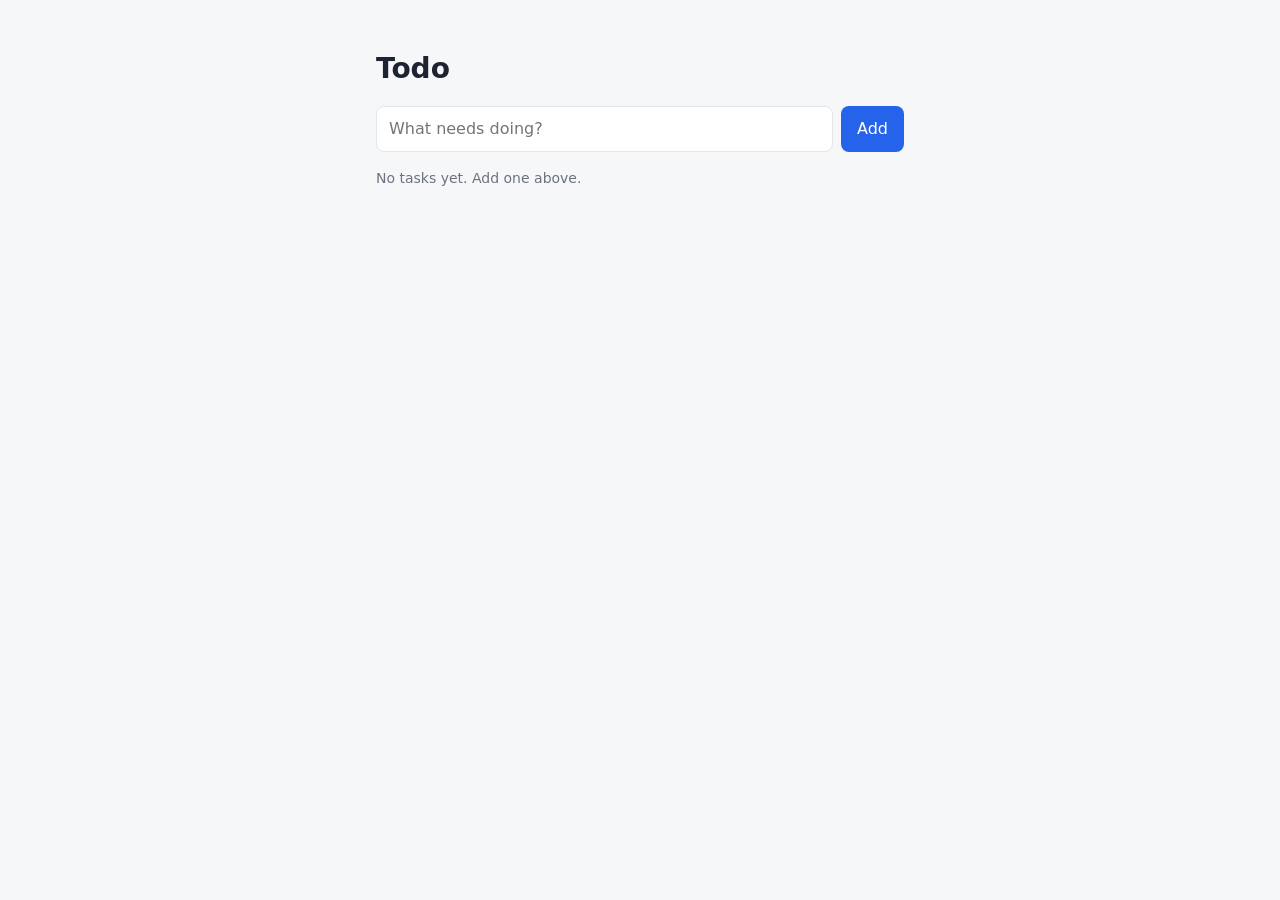
==== todo/index.html @ d6db39e6 "Ticket #3: Add todo app with IndexedDB storage Static app in todo/: create a task, mark it done, del" ====
<!doctype html>
<html lang="en">
<head>
  <meta charset="utf-8">
  <meta name="viewport" content="width=device-width, initial-scale=1">
  <title>Todo</title>
  <link rel="stylesheet" href="styles.css">
</head>
<body>
  <main>
    <h1>Todo</h1>

    <form id="new-task" autocomplete="off">
      <input id="task-title" type="text" placeholder="What needs doing?" aria-label="New task" maxlength="200" required>
      <button type="submit">Add</button>
    </form>

    <ul id="task-list"></ul>
    <p id="empty" class="muted">No tasks yet. Add one above.</p>
    <p id="count" class="muted"></p>
  </main>

  <script src="db.js"></script>
  <script src="app.js"></script>
</body>
</html>
---- todo/styles.css ----
:root {
  --bg: #f6f7f9;
  --card: #ffffff;
  --text: #1d2330;
  --muted: #6b7280;
  --border: #e3e6eb;
  --accent: #2563eb;
  --danger: #c0392b;
}

@media (prefers-color-scheme: dark) {
  :root {
    --bg: #14171c;
    --card: #1d2128;
    --text: #e8eaee;
    --muted: #9aa1ad;
    --border: #2d323b;
    --accent: #5b8def;
    --danger: #e06c5f;
  }
}

* { box-sizing: border-box; }

body {
  margin: 0;
  background: var(--bg);
  color: var(--text);
  font: 16px/1.5 system-ui, -apple-system, "Segoe UI", sans-serif;
}

main {
  max-width: 560px;
  margin: 48px auto;
  padding: 0 16px;
}

h1 { margin: 0 0 16px; font-size: 28px; }

form { display: flex; gap: 8px; }

input[type="text"] {
  flex: 1;
  padding: 10px 12px;
  border: 1px solid var(--border);
  border-radius: 8px;
  background: var(--card);
  color: inherit;
  font: inherit;
}

button {
  padding: 10px 16px;
  border: 0;
  border-radius: 8px;
  background: var(--accent);
  color: #fff;
  font: inherit;
  cursor: pointer;
}

ul { list-style: none; margin: 16px 0 0; padding: 0; }

.task {
  display: flex;
  align-items: center;
  justify-content: space-between;
  gap: 12px;
  padding: 10px 12px;
  margin-bottom: 8px;
  background: var(--card);
  border: 1px solid var(--border);
  border-radius: 8px;
}

.task label { display: flex; align-items: center; gap: 10px; flex: 1; min-width: 0; cursor: pointer; }
.task .title { overflow-wrap: anywhere; }
.task.done .title { text-decoration: line-through; color: var(--muted); }
.task input[type="checkbox"] { width: 18px; height: 18px; flex-shrink: 0; }

.delete {
  padding: 6px 10px;
  background: transparent;
  color: var(--danger);
  border: 1px solid var(--border);
}

.muted { color: var(--muted); font-size: 14px; }
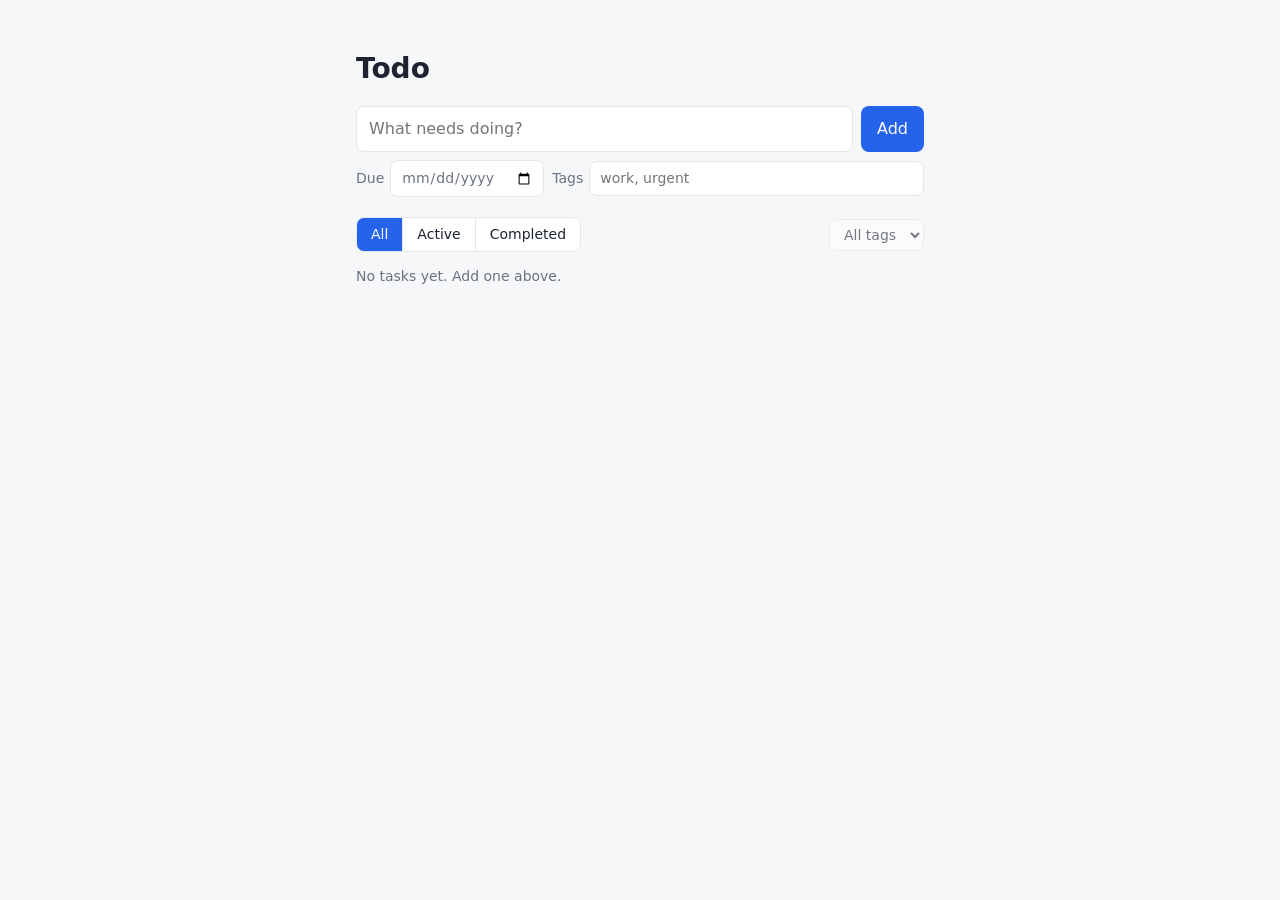
==== commit e9f89661: "Ticket #4: Add due dates, tags, and status/tag filters to todo app - Optional due date per task; ove" ====
--- a/todo/index.html
+++ b/todo/index.html
@@ -11,9 +11,30 @@
     <h1>Todo</h1>
 
     <form id="new-task" autocomplete="off">
-      <input id="task-title" type="text" placeholder="What needs doing?" aria-label="New task" maxlength="200" required>
-      <button type="submit">Add</button>
+      <div class="row">
+        <input id="task-title" type="text" placeholder="What needs doing?" aria-label="New task" maxlength="200" required>
+        <button type="submit">Add</button>
+      </div>
+      <div class="row extras">
+        <label class="field">
+          <span>Due</span>
+          <input id="task-due" type="date" aria-label="Due date (optional)">
+        </label>
+        <label class="field grow">
+          <span>Tags</span>
+          <input id="task-tags" type="text" placeholder="work, urgent" aria-label="Tags, comma-separated (optional)" maxlength="200">
+        </label>
+      </div>
     </form>
+
+    <div class="filters">
+      <div id="status-filter" class="segmented" role="group" aria-label="Filter by status">
+        <button type="button" data-status="all" aria-pressed="true">All</button>
+        <button type="button" data-status="active" aria-pressed="false">Active</button>
+        <button type="button" data-status="completed" aria-pressed="false">Completed</button>
+      </div>
+      <select id="tag-filter" aria-label="Filter by tag"></select>
+    </div>
 
     <ul id="task-list"></ul>
     <p id="empty" class="muted">No tasks yet. Add one above.</p>
--- a/todo/styles.css
+++ b/todo/styles.css
@@ -5,7 +5,11 @@
   --muted: #6b7280;
   --border: #e3e6eb;
   --accent: #2563eb;
+  --accent-soft: #e8efff;
   --danger: #c0392b;
+  --danger-soft: #fdecea;
+  --warn: #9a6700;
+  --warn-soft: #fff4d6;
 }
 
 @media (prefers-color-scheme: dark) {
@@ -16,7 +20,11 @@
     --muted: #9aa1ad;
     --border: #2d323b;
     --accent: #5b8def;
+    --accent-soft: #1f2b45;
     --danger: #e06c5f;
+    --danger-soft: #3a2120;
+    --warn: #e3b341;
+    --warn-soft: #3a3020;
   }
 }
 
@@ -30,17 +38,22 @@
 }
 
 main {
-  max-width: 560px;
+  max-width: 600px;
   margin: 48px auto;
   padding: 0 16px;
 }
 
 h1 { margin: 0 0 16px; font-size: 28px; }
 
-form { display: flex; gap: 8px; }
+form { display: flex; flex-direction: column; gap: 8px; }
+.row { display: flex; gap: 8px; flex-wrap: wrap; }
+.row > input[type="text"] { flex: 1; min-width: 0; }
 
-input[type="text"] {
-  flex: 1;
+.field { display: flex; align-items: center; gap: 6px; font-size: 14px; color: var(--muted); }
+.field.grow { flex: 1; min-width: 180px; }
+.field.grow input { flex: 1; min-width: 0; }
+
+input[type="text"], input[type="date"], select {
   padding: 10px 12px;
   border: 1px solid var(--border);
   border-radius: 8px;
@@ -48,6 +61,7 @@
   color: inherit;
   font: inherit;
 }
+.extras input { padding: 6px 10px; font-size: 14px; }
 
 button {
   padding: 10px 16px;
@@ -59,7 +73,30 @@
   cursor: pointer;
 }
 
-ul { list-style: none; margin: 16px 0 0; padding: 0; }
+.filters {
+  display: flex;
+  justify-content: space-between;
+  align-items: center;
+  gap: 8px;
+  flex-wrap: wrap;
+  margin-top: 20px;
+}
+
+.segmented { display: inline-flex; border: 1px solid var(--border); border-radius: 8px; overflow: hidden; }
+.segmented button {
+  padding: 6px 14px;
+  border-radius: 0;
+  background: var(--card);
+  color: var(--text);
+  font-size: 14px;
+}
+.segmented button + button { border-left: 1px solid var(--border); }
+.segmented button[aria-pressed="true"] { background: var(--accent); color: #fff; }
+
+select { padding: 6px 10px; font-size: 14px; }
+select:disabled { opacity: 0.6; }
+
+ul { list-style: none; margin: 12px 0 0; padding: 0; }
 
 .task {
   display: flex;
@@ -73,16 +110,33 @@
   border-radius: 8px;
 }
 
-.task label { display: flex; align-items: center; gap: 10px; flex: 1; min-width: 0; cursor: pointer; }
+.task label { display: flex; align-items: flex-start; gap: 10px; flex: 1; min-width: 0; cursor: pointer; }
+.task .body { display: flex; flex-direction: column; gap: 4px; min-width: 0; }
 .task .title { overflow-wrap: anywhere; }
 .task.done .title { text-decoration: line-through; color: var(--muted); }
-.task input[type="checkbox"] { width: 18px; height: 18px; flex-shrink: 0; }
+.task input[type="checkbox"] { width: 18px; height: 18px; flex-shrink: 0; margin-top: 3px; }
+
+.meta { display: flex; flex-wrap: wrap; gap: 6px; align-items: center; }
+
+.due { font-size: 12px; color: var(--muted); }
+.due.overdue { color: var(--danger); background: var(--danger-soft); padding: 1px 8px; border-radius: 999px; font-weight: 600; }
+.due.today { color: var(--warn); background: var(--warn-soft); padding: 1px 8px; border-radius: 999px; font-weight: 600; }
+
+.chip {
+  padding: 1px 8px;
+  border-radius: 999px;
+  background: var(--accent-soft);
+  color: var(--accent);
+  font-size: 12px;
+  overflow-wrap: anywhere;
+}
 
 .delete {
   padding: 6px 10px;
   background: transparent;
   color: var(--danger);
   border: 1px solid var(--border);
+  flex-shrink: 0;
 }
 
 .muted { color: var(--muted); font-size: 14px; }
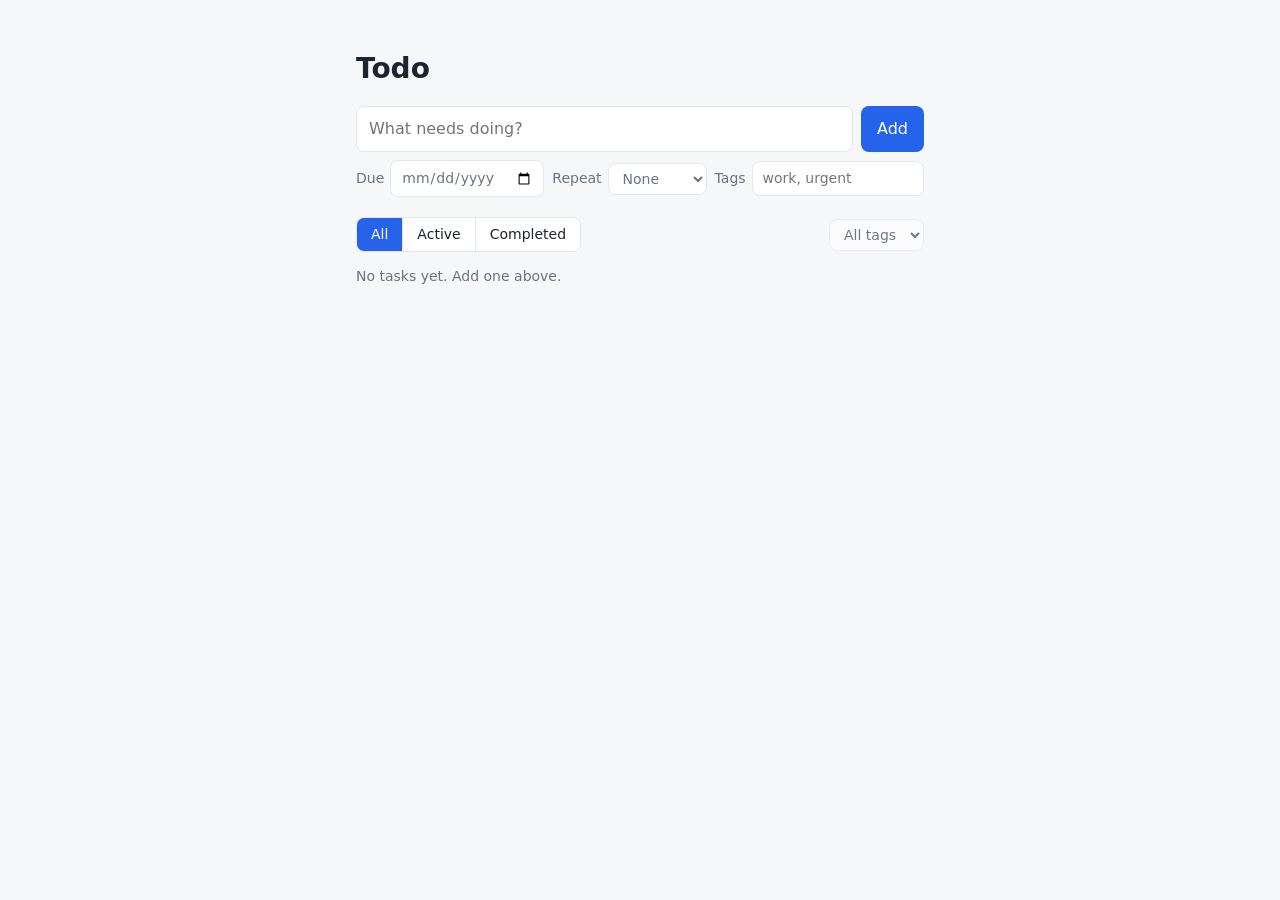
==== commit 8fa311fe: "Ticket #5: recurring tasks (daily, weekly, monthly) - Repeat select in the add form; repeat without " ====
--- a/todo/index.html
+++ b/todo/index.html
@@ -20,6 +20,15 @@
           <span>Due</span>
           <input id="task-due" type="date" aria-label="Due date (optional)">
         </label>
+        <label class="field">
+          <span>Repeat</span>
+          <select id="task-repeat" aria-label="Repeat">
+            <option value="none">None</option>
+            <option value="daily">Daily</option>
+            <option value="weekly">Weekly</option>
+            <option value="monthly">Monthly</option>
+          </select>
+        </label>
         <label class="field grow">
           <span>Tags</span>
           <input id="task-tags" type="text" placeholder="work, urgent" aria-label="Tags, comma-separated (optional)" maxlength="200">
@@ -41,6 +50,7 @@
     <p id="count" class="muted"></p>
   </main>
 
+  <script src="recurrence.js"></script>
   <script src="db.js"></script>
   <script src="app.js"></script>
 </body>
--- a/todo/styles.css
+++ b/todo/styles.css
@@ -122,6 +122,18 @@
 .due.overdue { color: var(--danger); background: var(--danger-soft); padding: 1px 8px; border-radius: 999px; font-weight: 600; }
 .due.today { color: var(--warn); background: var(--warn-soft); padding: 1px 8px; border-radius: 999px; font-weight: 600; }
 
+.repeat { font-size: 12px; color: var(--accent); white-space: nowrap; }
+
+.stop-repeat {
+  padding: 0 6px;
+  background: transparent;
+  color: var(--muted);
+  font-size: 12px;
+  text-decoration: underline;
+}
+
+.extras select { padding: 6px 10px; font-size: 14px; }
+
 .chip {
   padding: 1px 8px;
   border-radius: 999px;
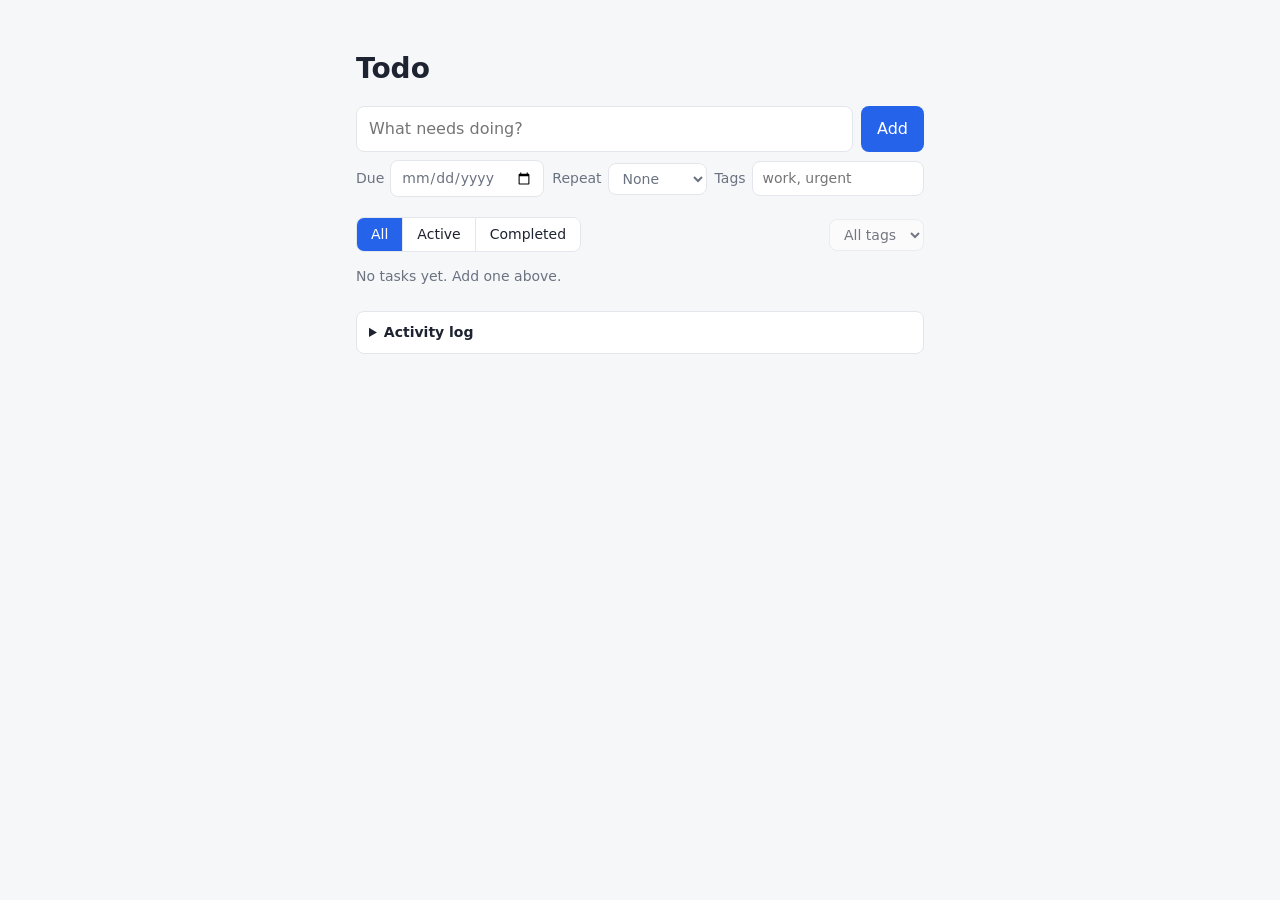
==== commit 050353c3: "Ticket #14: application action log and test eval - logger.js (TodoLog): action log in its own Indexe" ====
--- a/todo/index.html
+++ b/todo/index.html
@@ -45,12 +45,24 @@
       <select id="tag-filter" aria-label="Filter by tag"></select>
     </div>
 
+    <p id="error" class="error" role="alert" hidden></p>
     <ul id="task-list"></ul>
     <p id="empty" class="muted">No tasks yet. Add one above.</p>
     <p id="count" class="muted"></p>
+
+    <details id="activity" class="activity">
+      <summary id="activity-summary">Activity log</summary>
+      <div class="activity-tools">
+        <button type="button" id="log-export">Export JSONL</button>
+        <button type="button" id="log-clear" class="secondary">Clear log</button>
+      </div>
+      <p id="activity-empty" class="muted" hidden>No activity yet.</p>
+      <ol id="activity-list" class="activity-list"></ol>
+    </details>
   </main>
 
   <script src="recurrence.js"></script>
+  <script src="logger.js"></script>
   <script src="db.js"></script>
   <script src="app.js"></script>
 </body>
--- a/todo/styles.css
+++ b/todo/styles.css
@@ -132,7 +132,14 @@
   text-decoration: underline;
 }
 
-.extras select { padding: 6px 10px; font-size: 14px; }
+.error {
+  margin: 12px 0 0;
+  padding: 8px 12px;
+  border-radius: 8px;
+  background: var(--danger-soft);
+  color: var(--danger);
+  font-size: 14px;
+}
 
 .chip {
   padding: 1px 8px;
@@ -152,3 +159,39 @@
 }
 
 .muted { color: var(--muted); font-size: 14px; }
+
+/* Activity log panel */
+.activity {
+  margin-top: 24px;
+  border: 1px solid var(--border);
+  border-radius: 8px;
+  background: var(--card);
+}
+.activity > summary {
+  padding: 10px 12px;
+  cursor: pointer;
+  font-size: 14px;
+  font-weight: 600;
+}
+.activity-tools { display: flex; gap: 8px; padding: 0 12px 8px; }
+.activity-tools button { padding: 6px 12px; font-size: 13px; }
+.activity-tools .secondary { background: transparent; color: var(--danger); border: 1px solid var(--border); }
+.activity > .muted { padding: 0 12px 10px; margin: 0; }
+.activity-list {
+  list-style: none;
+  margin: 0;
+  padding: 0 12px 12px;
+  max-height: 320px;
+  overflow-y: auto;
+  font: 12px/1.6 ui-monospace, SFMono-Regular, Consolas, monospace;
+}
+.activity-list li {
+  display: grid;
+  grid-template-columns: 64px 64px minmax(110px, auto) 44px 1fr;
+  gap: 8px;
+  padding: 3px 0;
+  border-top: 1px solid var(--border);
+}
+.activity-list li span { overflow-wrap: anywhere; }
+.activity-list [data-col="time"], .activity-list [data-col="task"] { color: var(--muted); }
+.activity-list li.error-row { color: var(--danger); }
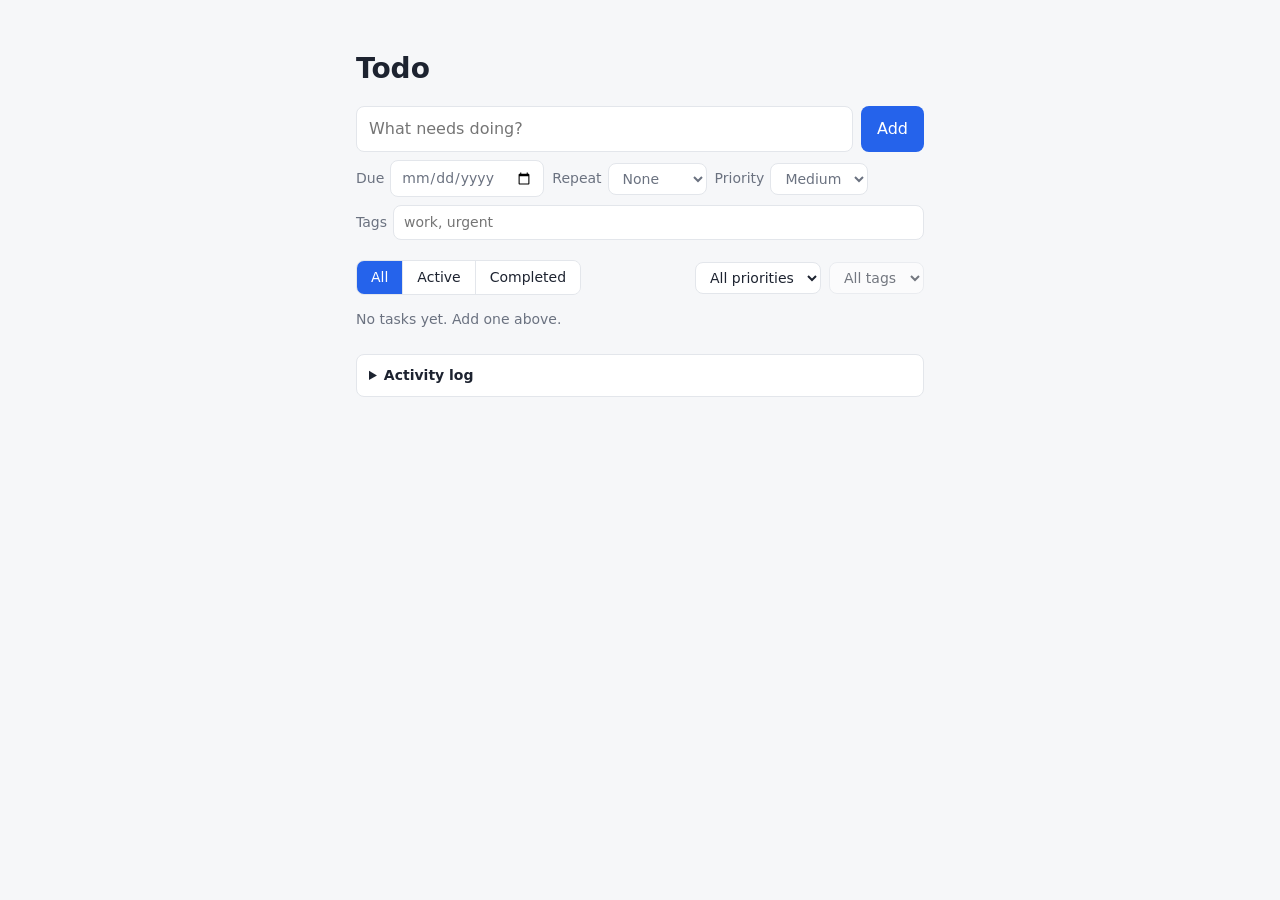
==== commit e6f12f92: "Ticket #15: task priority with add, inline edit and filters - Priority High/Medium/Low (default Medi" ====
--- a/todo/index.html
+++ b/todo/index.html
@@ -29,6 +29,14 @@
             <option value="monthly">Monthly</option>
           </select>
         </label>
+        <label class="field">
+          <span>Priority</span>
+          <select id="task-priority" aria-label="Priority">
+            <option value="high">High</option>
+            <option value="medium" selected>Medium</option>
+            <option value="low">Low</option>
+          </select>
+        </label>
         <label class="field grow">
           <span>Tags</span>
           <input id="task-tags" type="text" placeholder="work, urgent" aria-label="Tags, comma-separated (optional)" maxlength="200">
@@ -42,7 +50,15 @@
         <button type="button" data-status="active" aria-pressed="false">Active</button>
         <button type="button" data-status="completed" aria-pressed="false">Completed</button>
       </div>
-      <select id="tag-filter" aria-label="Filter by tag"></select>
+      <div class="filter-selects">
+        <select id="priority-filter" aria-label="Filter by priority">
+          <option value="">All priorities</option>
+          <option value="high">High</option>
+          <option value="medium">Medium</option>
+          <option value="low">Low</option>
+        </select>
+        <select id="tag-filter" aria-label="Filter by tag"></select>
+      </div>
     </div>
 
     <p id="error" class="error" role="alert" hidden></p>
--- a/todo/styles.css
+++ b/todo/styles.css
@@ -195,3 +195,24 @@
 .activity-list li span { overflow-wrap: anywhere; }
 .activity-list [data-col="time"], .activity-list [data-col="task"] { color: var(--muted); }
 .activity-list li.error-row { color: var(--danger); }
+
+/* Priority badges (ticket #15) */
+.priority { font-size: 11px; font-weight: 600; padding: 1px 8px; border-radius: 999px; text-transform: uppercase; letter-spacing: 0.03em; }
+.priority.high { color: var(--danger); background: var(--danger-soft); }
+.priority.medium { color: var(--text); background: var(--border); }
+.priority.low { color: var(--muted); background: transparent; border: 1px solid var(--border); }
+
+.filter-selects { display: flex; gap: 8px; flex-wrap: wrap; }
+
+/* Task row actions and the inline edit form */
+.task-actions { display: flex; gap: 6px; flex-shrink: 0; }
+button.secondary { background: transparent; color: var(--accent); border: 1px solid var(--border); }
+.task .edit { padding: 6px 10px; }
+.task.editing { display: block; }
+.edit-form { display: flex; flex-direction: column; gap: 8px; }
+.edit-fields { display: flex; gap: 8px; flex-wrap: wrap; }
+.edit-fields input, .edit-fields select { padding: 6px 10px; font-size: 14px; }
+.edit-fields .edit-tags { flex: 1; min-width: 160px; }
+.edit-actions { display: flex; gap: 8px; }
+.edit-actions button { padding: 6px 14px; font-size: 14px; }
+.edit-error { margin: 0; color: var(--danger); font-size: 13px; }
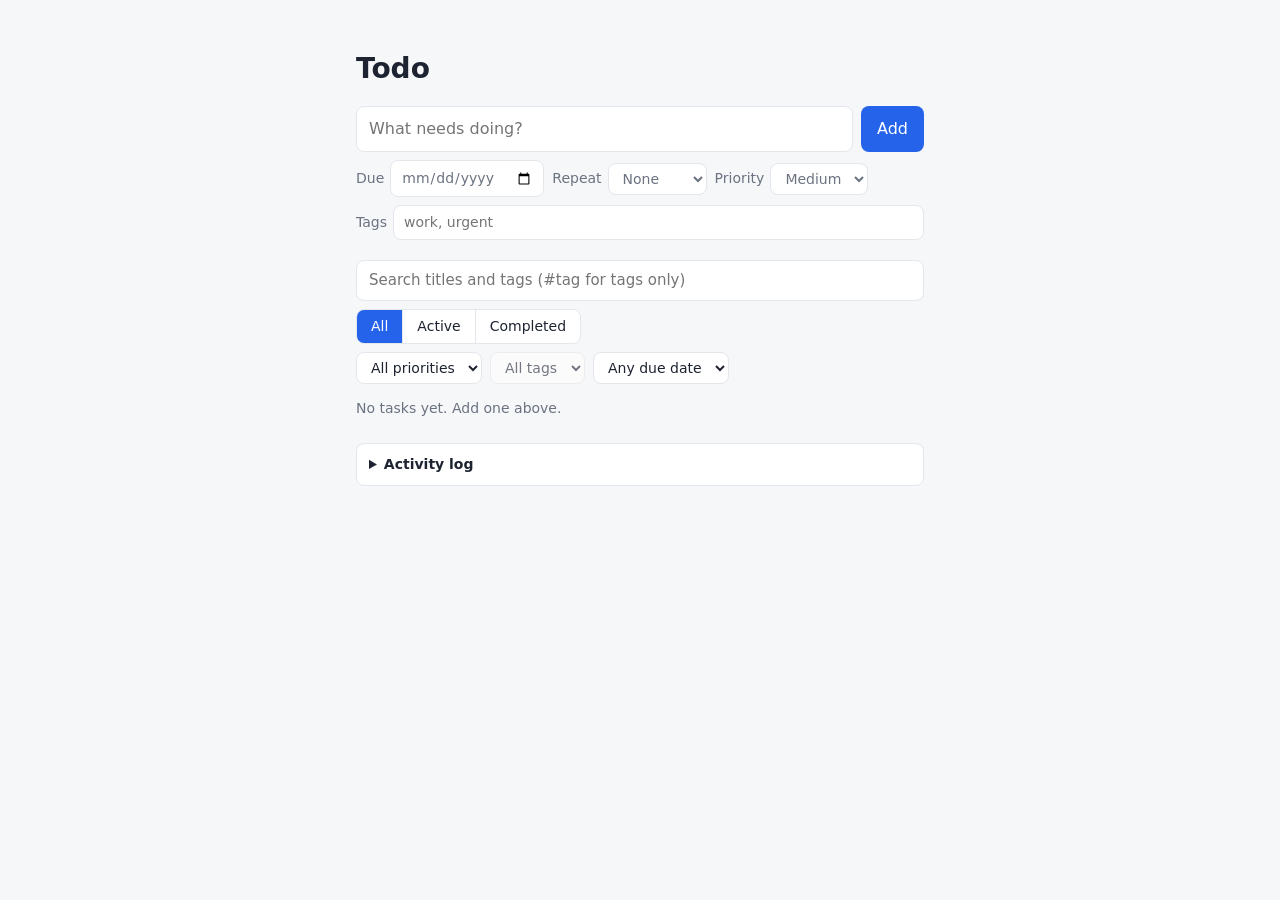
==== commit 5df2ae0f: "Auto-commit on stop: 5 file(s) changed Files: todo/index.html todo/styles.css todo/tests/issue-25/ev" ====
--- a/todo/index.html
+++ b/todo/index.html
@@ -45,6 +45,8 @@
     </form>
 
     <div class="filters">
+      <input id="search-filter" class="search" type="search" placeholder="Search titles and tags (#tag for tags only)"
+        aria-label="Search tasks by title or tag" maxlength="200" autocomplete="off" spellcheck="false">
       <div id="status-filter" class="segmented" role="group" aria-label="Filter by status">
         <button type="button" data-status="all" aria-pressed="true">All</button>
         <button type="button" data-status="active" aria-pressed="false">Active</button>
@@ -58,6 +60,13 @@
           <option value="low">Low</option>
         </select>
         <select id="tag-filter" aria-label="Filter by tag"></select>
+        <select id="due-filter" aria-label="Filter by due date" autocomplete="off">
+          <option value="">Any due date</option>
+          <option value="overdue">Overdue</option>
+          <option value="today">Due today</option>
+          <option value="week">Next 7 days</option>
+          <option value="none">No due date</option>
+        </select>
       </div>
     </div>
 
--- a/todo/styles.css
+++ b/todo/styles.css
@@ -53,7 +53,7 @@
 .field.grow { flex: 1; min-width: 180px; }
 .field.grow input { flex: 1; min-width: 0; }
 
-input[type="text"], input[type="date"], select {
+input[type="text"], input[type="date"], input[type="search"], select {
   padding: 10px 12px;
   border: 1px solid var(--border);
   border-radius: 8px;
@@ -203,6 +203,10 @@
 .priority.low { color: var(--muted); background: transparent; border: 1px solid var(--border); }
 
 .filter-selects { display: flex; gap: 8px; flex-wrap: wrap; }
+.filter-selects select { max-width: 100%; min-width: 0; }
+
+/* Search box (ticket #25): a full-width row above the other filters */
+.filters .search { flex: 1 1 100%; min-width: 0; width: 100%; padding: 8px 12px; font-size: 15px; }
 
 /* Task row actions and the inline edit form */
 .task-actions { display: flex; gap: 6px; flex-shrink: 0; }
